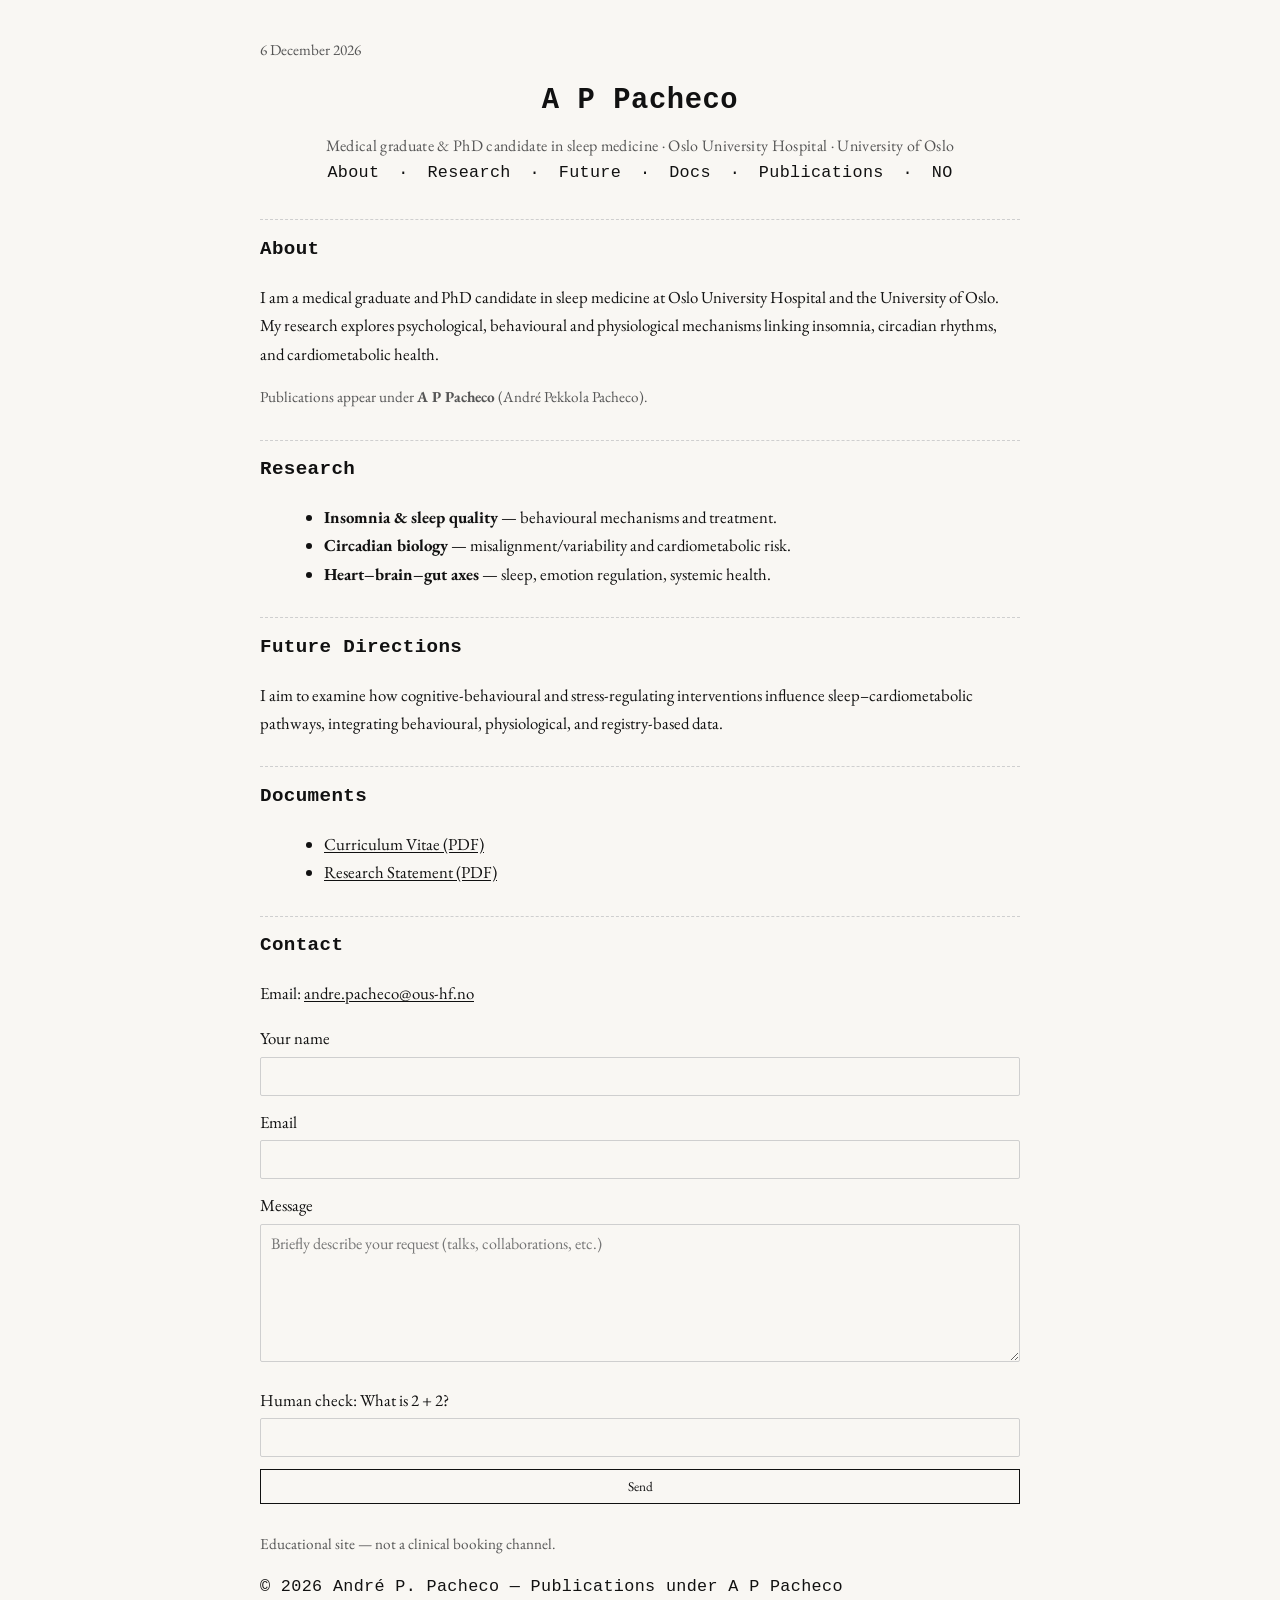
==== index.html @ 34097e87 "Add .gitignore and clean tracked files" ====
<!DOCTYPE html>
<html lang="en">
<head>
  <meta charset="utf-8">
  <title>A P Pacheco — Sleep Medicine</title>
  <meta name="viewport" content="width=device-width, initial-scale=1">
  <meta name="description" content="Medical graduate & PhD candidate in sleep medicine (OUS & UiO).">
  <link rel="stylesheet" href="styles.css">
</head>
<body>
  <!-- Dateline (auto) -->
  <div id="dateline"></div>

  <header>
    <h1>A P Pacheco</h1>
    <div class="subtitle">Medical graduate & PhD candidate in sleep medicine · Oslo University Hospital · University of Oslo</div>
    <nav>
      <a href="#about">About</a> ·
      <a href="#research">Research</a> ·
      <a href="#future">Future</a> ·
      <a href="#docs">Docs</a> ·
      <a href="publications.html">Publications</a> ·
      <a href="index-no.html" lang="no" hreflang="no">NO</a>
    </nav>
  </header>

  <main>
    <section id="about">
      <h2>About</h2>
      <p>I am a medical graduate and PhD candidate in sleep medicine at Oslo University Hospital and the University of Oslo.
      My research explores psychological, behavioural and physiological mechanisms linking insomnia, circadian rhythms, and cardiometabolic health.</p>
      <p class="small">Publications appear under <strong>A P Pacheco</strong> (André Pekkola Pacheco).</p>
    </section>

    <section id="research">
      <h2>Research</h2>
      <ul>
        <li><strong>Insomnia & sleep quality</strong> — behavioural mechanisms and treatment.</li>
        <li><strong>Circadian biology</strong> — misalignment/variability and cardiometabolic risk.</li>
        <li><strong>Heart–brain–gut axes</strong> — sleep, emotion regulation, systemic health.</li>
      </ul>
    </section>

    <section id="future">
      <h2>Future Directions</h2>
      <p>I aim to examine how cognitive-behavioural and stress-regulating interventions influence sleep–cardiometabolic pathways,
      integrating behavioural, physiological, and registry-based data.</p>
    </section>

    <section id="docs">
      <h2>Documents</h2>
      <ul>
        <li><a href="pdfs/CV_Pacheco.pdf" target="_blank">Curriculum Vitae (PDF)</a></li>
        <li><a href="pdfs/Research_Statement.pdf" target="_blank">Research Statement (PDF)</a></li>
      </ul>
    </section>

    <section id="contact">
      <h2>Contact</h2>
      <p>Email: <a href="mailto:andre.pacheco@ous-hf.no">&#097;ndre.pacheco&#64;ous-hf.no</a></p>
      <!-- Optional simple contact form (Formspree). Remove if you prefer email only.
      <form class="contact" action="https://formspree.io/f/YOUR-FORM-ID" method="POST" autocomplete="off" novalidate>
        <label>Your Name <input type="text" name="name" required></label>
        <label>Email <input type="email" name="email" required></label>
        <label>Message <textarea name="message" required></textarea></label>
        <div class="hp-wrap" aria-hidden="true">
          <label>Leave this field empty <input type="text" name="_gotcha" tabindex="-1" autocomplete="off"></label>
        </div>
        <label>Human check: What is 2 + 2?
          <input type="text" name="check" inputmode="numeric" pattern="4|04|four|Four" title="Please enter 4" required>
        </label>
        <input type="hidden" name="_subject" value="Website inquiry (appacheco.net)">
        <button type="submit">Send</button>
        <p class="small">Educational site — not a clinical booking channel.</p>
      </form>
      -->
    </section>
  </main>

 <!-- Contact form via Formspree -->
  <form class="contact"
        action="https://formspree.io/f/YOUR-FORM-ID"
        method="POST" autocomplete="off" novalidate>
    <input type="hidden" name="_subject" value="Website inquiry (appacheco.net)">
    <!-- After submit, redirect to a lightweight thank-you page -->
    <input type="hidden" name="_next" value="/contact-thanks.html">

    <label>Your name
      <input type="text" name="name" required>
    </label>

    <label>Email
      <input type="email" name="email" required>
    </label>

    <label>Message
      <textarea name="message" required
        placeholder="Briefly describe your request (talks, collaborations, etc.)"></textarea>
    </label>

    <!-- Honeypot: bots fill this; humans won’t -->
    <div class="hp-wrap" aria-hidden="true">
      <label>Leave this field empty
        <input type="text" name="_gotcha" tabindex="-1" autocomplete="off">
      </label>
    </div>

    <!-- Lightweight human check (no CAPTCHA) -->
    <label>Human check: What is 2 + 2?
      <input type="text" name="check" inputmode="numeric"
             pattern="4|04|four|Four" title="Please enter 4" required>
    </label>

    <button type="submit">Send</button>
    <p class="small">Educational site — not a clinical booking channel.</p>
  </form>
</section>

  <footer>
    © <span id="y"></span> André P. Pacheco — Publications under A P Pacheco
  </footer>

  <script>
    // English dateline
    document.getElementById('dateline').textContent =
      new Date().toLocaleDateString('en-GB',{year:'numeric',month:'long',day:'numeric'});
    // Footer year
    document.getElementById('y').textContent = new Date().getFullYear();
  </script>
</body>
</html>
---- styles.css ----
/* ===========================
   Hybrid "Tweed-Journal" Style
   Courier headings + Garamond body
   Warm paper + dark mode
   =========================== */

@import url('https://fonts.googleapis.com/css2?family=EB+Garamond&display=swap');

:root{
  /* Light theme (warm paper) */
  --paper:#f9f7f3;   /* warmer than ivory */
  --ink:#111;
  --muted:#555;
  --rule:#cfcfcf;
  --max:760px;

  /* Optional subtle paper grain (light only) */
  --paper-grain: radial-gradient(#ece9e2 0.55px, transparent 0.55px);
}

@media (prefers-color-scheme: dark){
  :root{
    --paper:#0f1011;  /* deep gray, easy on eyes */
    --ink:#ececec;
    --muted:#b7b7b7;
    --rule:#2c2d2f;
    --paper-grain:none; /* no grain in dark */
  }
}

/* Let the browser know we support both */
html { color-scheme: light dark; }

html,body{margin:0;padding:0}
body{
  font-family:'EB Garamond','Times New Roman',serif;
  background: var(--paper);
  /* faint paper grain in light mode only */
  background-image: var(--paper-grain);
  background-size: 22px 22px;
  color:var(--ink);
  max-width:var(--max);
  margin:0 auto;
  padding:2.4rem 1.7rem;
  line-height:1.7;
  font-size:1.05rem;
}

a{ color:inherit; text-decoration: underline; text-underline-offset: 2px; }
a:hover{ text-decoration-thickness: 2px; }

#dateline{
  font-size: .95rem;
  color: var(--muted);
  margin-bottom: .8rem;
}

/* Headings + header/nav use Courier for character */
h1,h2,h3,header,footer,nav a{
  font-family:"Courier New", Courier, monospace;
  letter-spacing: 0.02em;
}

header{ text-align:center; margin-bottom:2rem; }
h1{ font-size:1.8rem; margin:0 0 .35rem 0; }
.subtitle{
  margin-top:.3rem;
  font-family:'EB Garamond','Times New Roman',serif;
  color:var(--muted);
  font-size:1rem;
}

nav a{
  text-decoration:none;
  border-bottom:1px solid transparent;
  margin:0 .5em;
}
nav a:hover{ border-color: currentColor; }

section{
  margin-top:1.8rem;
  padding-top:.8rem;
  border-top:1px dashed var(--rule);
}
h2{ font-size:1.2rem; margin:0 0 .6rem 0; }
ul{ margin-left:1.5rem; }

.small{ color:var(--muted); font-size:.95rem; }

/* Simple “card” (if you want to use it later) */
.card{
  border:1px solid var(--rule);
  border-left:4px solid #0a9396;
  border-radius:6px;
  padding:1rem 1.1rem;
}

/* Contact form (optional) */
form.contact{
  display:grid; gap:.75rem; margin-top:.6rem;
}
label{ display:grid; gap:.25rem; }
input[type="text"], input[type="email"], textarea{
  font-family: inherit; font-size:1rem; color:inherit;
  background:transparent; border:1px solid var(--rule);
  padding:.5rem .6rem; border-radius:2px;
}
textarea{ min-height:120px; resize:vertical; }
button{
  font-family:inherit; background:transparent; color:inherit;
  border:1px solid currentColor; padding:.5rem .9rem; cursor:pointer;
}
button:hover{ background: #0000000a; }

/* Honeypot (anti-spam) */
.hp-wrap{ position:relative; height:0; overflow:hidden; }
.hp-wrap input{ position:absolute; left:-9999px; }

/* Print */
@media print{
  nav, footer { color:#000; }
  a{ text-decoration:none; }
}
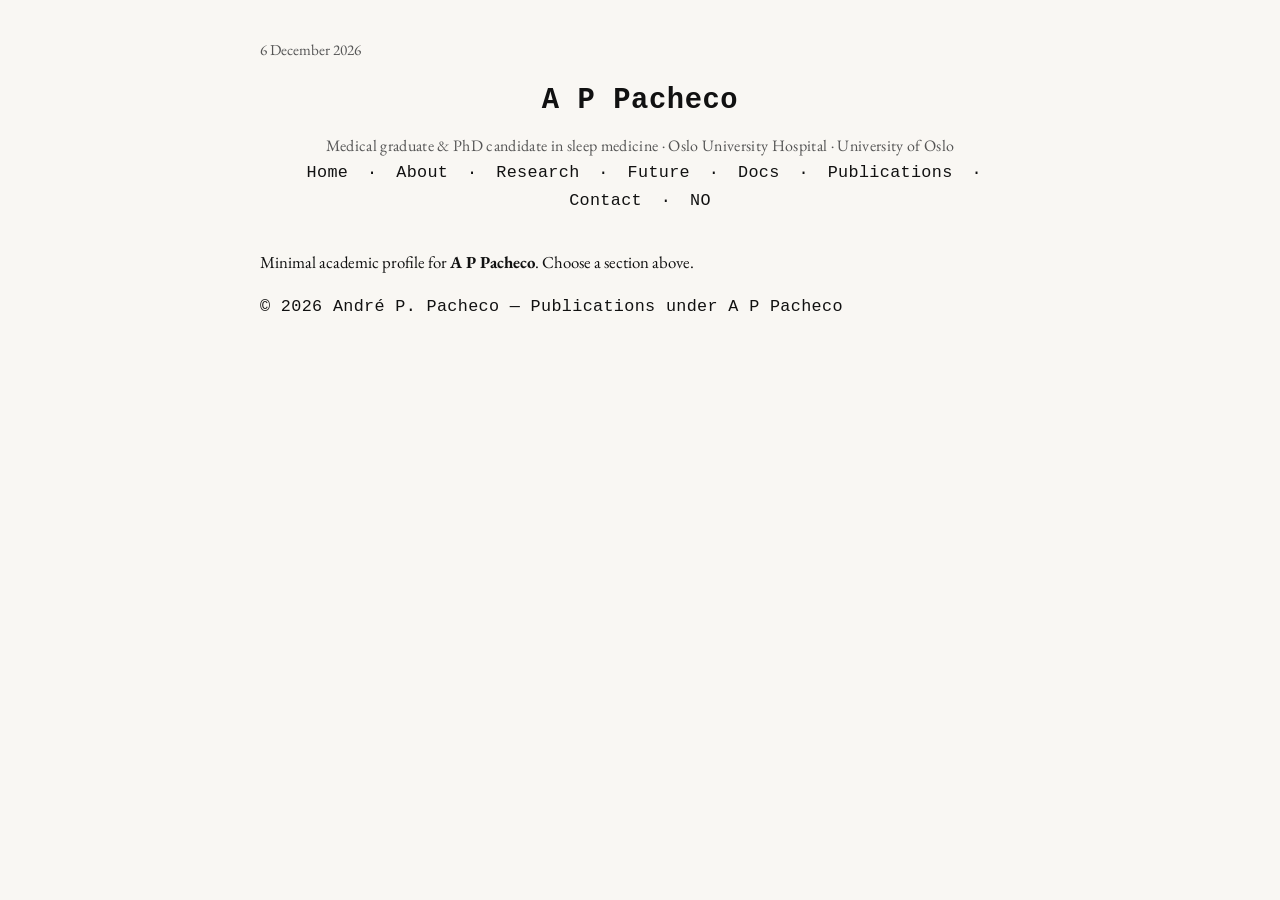
==== commit c6e42bbb: "Simplify publications and finalize bilingual minimal site" ====
--- a/index.html
+++ b/index.html
@@ -8,123 +8,31 @@
   <link rel="stylesheet" href="styles.css">
 </head>
 <body>
-  <!-- Dateline (auto) -->
   <div id="dateline"></div>
 
   <header>
     <h1>A P Pacheco</h1>
     <div class="subtitle">Medical graduate & PhD candidate in sleep medicine · Oslo University Hospital · University of Oslo</div>
     <nav>
-      <a href="#about">About</a> ·
-      <a href="#research">Research</a> ·
-      <a href="#future">Future</a> ·
-      <a href="#docs">Docs</a> ·
+      <a href="index.html">Home</a> ·
+      <a href="about.html">About</a> ·
+      <a href="research.html">Research</a> ·
+      <a href="future.html">Future</a> ·
+      <a href="docs.html">Docs</a> ·
       <a href="publications.html">Publications</a> ·
+      <a href="contact.html">Contact</a> ·
       <a href="index-no.html" lang="no" hreflang="no">NO</a>
     </nav>
   </header>
 
   <main>
-    <section id="about">
-      <h2>About</h2>
-      <p>I am a medical graduate and PhD candidate in sleep medicine at Oslo University Hospital and the University of Oslo.
-      My research explores psychological, behavioural and physiological mechanisms linking insomnia, circadian rhythms, and cardiometabolic health.</p>
-      <p class="small">Publications appear under <strong>A P Pacheco</strong> (André Pekkola Pacheco).</p>
-    </section>
-
-    <section id="research">
-      <h2>Research</h2>
-      <ul>
-        <li><strong>Insomnia & sleep quality</strong> — behavioural mechanisms and treatment.</li>
-        <li><strong>Circadian biology</strong> — misalignment/variability and cardiometabolic risk.</li>
-        <li><strong>Heart–brain–gut axes</strong> — sleep, emotion regulation, systemic health.</li>
-      </ul>
-    </section>
-
-    <section id="future">
-      <h2>Future Directions</h2>
-      <p>I aim to examine how cognitive-behavioural and stress-regulating interventions influence sleep–cardiometabolic pathways,
-      integrating behavioural, physiological, and registry-based data.</p>
-    </section>
-
-    <section id="docs">
-      <h2>Documents</h2>
-      <ul>
-        <li><a href="pdfs/CV_Pacheco.pdf" target="_blank">Curriculum Vitae (PDF)</a></li>
-        <li><a href="pdfs/Research_Statement.pdf" target="_blank">Research Statement (PDF)</a></li>
-      </ul>
-    </section>
-
-    <section id="contact">
-      <h2>Contact</h2>
-      <p>Email: <a href="mailto:andre.pacheco@ous-hf.no">&#097;ndre.pacheco&#64;ous-hf.no</a></p>
-      <!-- Optional simple contact form (Formspree). Remove if you prefer email only.
-      <form class="contact" action="https://formspree.io/f/YOUR-FORM-ID" method="POST" autocomplete="off" novalidate>
-        <label>Your Name <input type="text" name="name" required></label>
-        <label>Email <input type="email" name="email" required></label>
-        <label>Message <textarea name="message" required></textarea></label>
-        <div class="hp-wrap" aria-hidden="true">
-          <label>Leave this field empty <input type="text" name="_gotcha" tabindex="-1" autocomplete="off"></label>
-        </div>
-        <label>Human check: What is 2 + 2?
-          <input type="text" name="check" inputmode="numeric" pattern="4|04|four|Four" title="Please enter 4" required>
-        </label>
-        <input type="hidden" name="_subject" value="Website inquiry (appacheco.net)">
-        <button type="submit">Send</button>
-        <p class="small">Educational site — not a clinical booking channel.</p>
-      </form>
-      -->
-    </section>
+    <p>Minimal academic profile for <strong>A P Pacheco</strong>. Choose a section above.</p>
   </main>
 
- <!-- Contact form via Formspree -->
-  <form class="contact"
-        action="https://formspree.io/f/YOUR-FORM-ID"
-        method="POST" autocomplete="off" novalidate>
-    <input type="hidden" name="_subject" value="Website inquiry (appacheco.net)">
-    <!-- After submit, redirect to a lightweight thank-you page -->
-    <input type="hidden" name="_next" value="/contact-thanks.html">
-
-    <label>Your name
-      <input type="text" name="name" required>
-    </label>
-
-    <label>Email
-      <input type="email" name="email" required>
-    </label>
-
-    <label>Message
-      <textarea name="message" required
-        placeholder="Briefly describe your request (talks, collaborations, etc.)"></textarea>
-    </label>
-
-    <!-- Honeypot: bots fill this; humans won’t -->
-    <div class="hp-wrap" aria-hidden="true">
-      <label>Leave this field empty
-        <input type="text" name="_gotcha" tabindex="-1" autocomplete="off">
-      </label>
-    </div>
-
-    <!-- Lightweight human check (no CAPTCHA) -->
-    <label>Human check: What is 2 + 2?
-      <input type="text" name="check" inputmode="numeric"
-             pattern="4|04|four|Four" title="Please enter 4" required>
-    </label>
-
-    <button type="submit">Send</button>
-    <p class="small">Educational site — not a clinical booking channel.</p>
-  </form>
-</section>
-
-  <footer>
-    © <span id="y"></span> André P. Pacheco — Publications under A P Pacheco
-  </footer>
-
+  <footer>© <span id="y"></span> André P. Pacheco — Publications under A P Pacheco</footer>
   <script>
-    // English dateline
     document.getElementById('dateline').textContent =
       new Date().toLocaleDateString('en-GB',{year:'numeric',month:'long',day:'numeric'});
-    // Footer year
     document.getElementById('y').textContent = new Date().getFullYear();
   </script>
 </body>
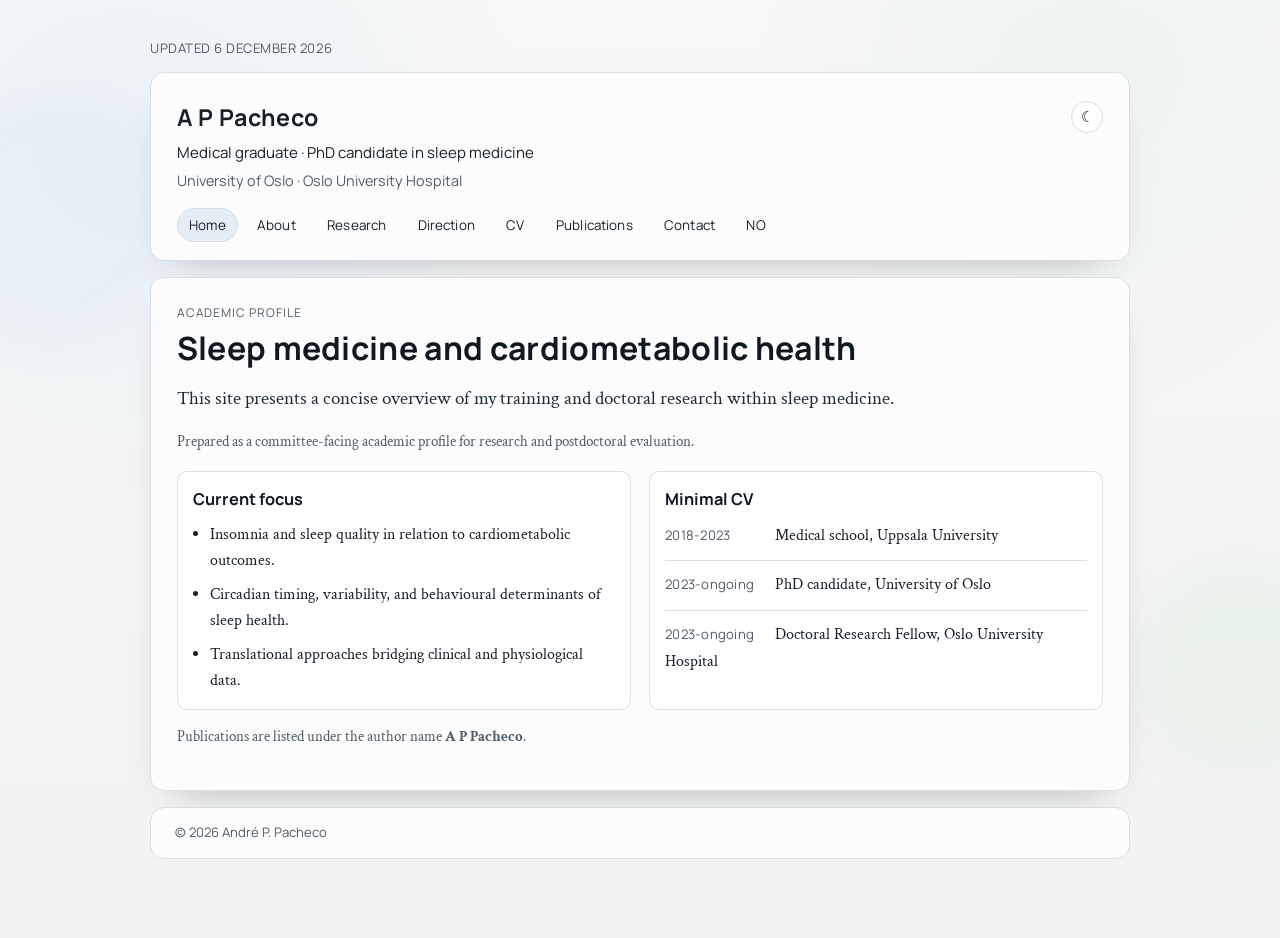
==== commit 5499f6aa: "Redesign academic site and add ORCID-driven outputs - Refresh EN/NO site with clean responsive schol" ====
--- a/index.html
+++ b/index.html
@@ -2,38 +2,74 @@
 <html lang="en">
 <head>
   <meta charset="utf-8">
-  <title>A P Pacheco — Sleep Medicine</title>
+  <title>A P Pacheco | Sleep Medicine Research</title>
   <meta name="viewport" content="width=device-width, initial-scale=1">
-  <meta name="description" content="Medical graduate & PhD candidate in sleep medicine (OUS & UiO).">
+  <meta name="description" content="Academic profile of A P Pacheco, medical graduate and PhD candidate in sleep medicine.">
   <link rel="stylesheet" href="styles.css">
 </head>
 <body>
-  <div id="dateline"></div>
+  <div class="bg-shape bg-shape-a" aria-hidden="true"></div>
+  <div class="bg-shape bg-shape-b" aria-hidden="true"></div>
 
-  <header>
-    <h1>A P Pacheco</h1>
-    <div class="subtitle">Medical graduate & PhD candidate in sleep medicine · Oslo University Hospital · University of Oslo</div>
-    <nav>
-      <a href="index.html">Home</a> ·
-      <a href="about.html">About</a> ·
-      <a href="research.html">Research</a> ·
-      <a href="future.html">Future</a> ·
-      <a href="docs.html">Docs</a> ·
-      <a href="publications.html">Publications</a> ·
-      <a href="contact.html">Contact</a> ·
-      <a href="index-no.html" lang="no" hreflang="no">NO</a>
-    </nav>
-  </header>
+  <div class="site">
+    <div class="dateline" id="dateline"></div>
 
-  <main>
-    <p>Minimal academic profile for <strong>A P Pacheco</strong>. Choose a section above.</p>
-  </main>
+    <header class="site-header">
+      <div class="header-top">
+        <a class="nameplate" href="index.html">A P Pacheco</a>
+        <button class="theme-toggle" type="button" aria-label="Toggle dark mode" title="Toggle dark mode">
+          <span class="theme-icon" aria-hidden="true">&#9789;</span>
+          <span class="sr-only">Toggle dark mode</span>
+        </button>
+      </div>
+      <p class="roleline">Medical graduate · PhD candidate in sleep medicine</p>
+      <p class="affiliation">University of Oslo · Oslo University Hospital</p>
+      <nav class="site-nav" aria-label="Primary">
+        <a href="index.html" aria-current="page">Home</a>
+        <a href="about.html">About</a>
+        <a href="research.html">Research</a>
+        <a href="future.html">Direction</a>
+        <a href="docs.html">CV</a>
+        <a href="publications.html">Publications</a>
+        <a href="contact.html">Contact</a>
+        <a href="index-no.html" lang="no" hreflang="no">NO</a>
+      </nav>
+    </header>
 
-  <footer>© <span id="y"></span> André P. Pacheco — Publications under A P Pacheco</footer>
-  <script>
-    document.getElementById('dateline').textContent =
-      new Date().toLocaleDateString('en-GB',{year:'numeric',month:'long',day:'numeric'});
-    document.getElementById('y').textContent = new Date().getFullYear();
-  </script>
+    <main>
+      <section class="panel">
+        <p class="eyebrow">Academic Profile</p>
+        <h1>Sleep medicine and cardiometabolic health</h1>
+        <p class="lead">This site presents a concise overview of my training and doctoral research within sleep medicine.</p>
+        <p class="small">Prepared as a committee-facing academic profile for research and postdoctoral evaluation.</p>
+
+        <div class="grid-two">
+          <section>
+            <h2>Current focus</h2>
+            <ul>
+              <li>Insomnia and sleep quality in relation to cardiometabolic outcomes.</li>
+              <li>Circadian timing, variability, and behavioural determinants of sleep health.</li>
+              <li>Translational approaches bridging clinical and physiological data.</li>
+            </ul>
+          </section>
+
+          <section>
+            <h2>Minimal CV</h2>
+            <ul class="timeline">
+              <li><span class="tl-years">2018-2023</span>Medical school, Uppsala University</li>
+              <li><span class="tl-years">2023-ongoing</span>PhD candidate, University of Oslo</li>
+              <li><span class="tl-years">2023-ongoing</span>Doctoral Research Fellow, Oslo University Hospital</li>
+            </ul>
+          </section>
+        </div>
+
+        <p class="small">Publications are listed under the author name <strong>A P Pacheco</strong>.</p>
+      </section>
+    </main>
+
+    <footer class="site-footer">© <span id="y"></span> André P. Pacheco</footer>
+  </div>
+
+  <script src="site.js"></script>
 </body>
-</html>+</html>
--- a/styles.css
+++ b/styles.css
@@ -1,123 +1,480 @@
-/* ===========================
-   Hybrid "Tweed-Journal" Style
-   Courier headings + Garamond body
-   Warm paper + dark mode
-   =========================== */
-
-@import url('https://fonts.googleapis.com/css2?family=EB+Garamond&display=swap');
-
-:root{
-  /* Light theme (warm paper) */
-  --paper:#f9f7f3;   /* warmer than ivory */
-  --ink:#111;
-  --muted:#555;
-  --rule:#cfcfcf;
-  --max:760px;
-
-  /* Optional subtle paper grain (light only) */
-  --paper-grain: radial-gradient(#ece9e2 0.55px, transparent 0.55px);
-}
-
-@media (prefers-color-scheme: dark){
-  :root{
-    --paper:#0f1011;  /* deep gray, easy on eyes */
-    --ink:#ececec;
-    --muted:#b7b7b7;
-    --rule:#2c2d2f;
-    --paper-grain:none; /* no grain in dark */
-  }
-}
-
-/* Let the browser know we support both */
-html { color-scheme: light dark; }
-
-html,body{margin:0;padding:0}
-body{
-  font-family:'EB Garamond','Times New Roman',serif;
-  background: var(--paper);
-  /* faint paper grain in light mode only */
-  background-image: var(--paper-grain);
-  background-size: 22px 22px;
-  color:var(--ink);
-  max-width:var(--max);
-  margin:0 auto;
-  padding:2.4rem 1.7rem;
-  line-height:1.7;
-  font-size:1.05rem;
-}
-
-a{ color:inherit; text-decoration: underline; text-underline-offset: 2px; }
-a:hover{ text-decoration-thickness: 2px; }
-
-#dateline{
-  font-size: .95rem;
-  color: var(--muted);
-  margin-bottom: .8rem;
-}
-
-/* Headings + header/nav use Courier for character */
-h1,h2,h3,header,footer,nav a{
-  font-family:"Courier New", Courier, monospace;
+@import url('https://fonts.googleapis.com/css2?family=Crimson+Text:wght@400;600;700&family=Manrope:wght@500;600;700&display=swap');
+
+:root {
+  --surface: #fbfcfb;
+  --surface-soft: #ffffff;
+  --ink: #17202a;
+  --muted: #4f5b67;
+  --line: #d8dee4;
+  --accent: #1f4a7b;
+  --accent-soft: #e4ecf6;
+  --heading: #101822;
+  --lead: #1f2a36;
+  --notice-bg: #f4f7fb;
+  --notice-line: #c7d8ea;
+  --bg-spot-a: #ecf2f8;
+  --bg-spot-b: #edf4ef;
+  --bg-top: #f7f8f7;
+  --bg-bottom: #f1f2f1;
+  --shape-a: #dde8f5;
+  --shape-b: #dcefe1;
+  --shadow: 0 18px 40px -28px rgba(22, 30, 43, 0.45);
+  --nav-hover-bg: #f5f8fb;
+  --max: 980px;
+  --radius: 14px;
+}
+
+:root[data-theme='dark'] {
+  --surface: #121920;
+  --surface-soft: #18212a;
+  --ink: #e7edf4;
+  --muted: #a9b6c3;
+  --line: #2b3946;
+  --accent: #9cc7ff;
+  --accent-soft: #233448;
+  --heading: #edf3fa;
+  --lead: #d3deea;
+  --notice-bg: #1a2632;
+  --notice-line: #33506d;
+  --bg-spot-a: #1a2430;
+  --bg-spot-b: #1b2a23;
+  --bg-top: #0c1117;
+  --bg-bottom: #0a0f14;
+  --shape-a: #27415d;
+  --shape-b: #2a4b36;
+  --shadow: 0 20px 45px -30px rgba(0, 0, 0, 0.9);
+  --nav-hover-bg: #1b2a3a;
+}
+
+@media (prefers-color-scheme: dark) {
+  :root:not([data-theme='light']) {
+    --surface: #121920;
+    --surface-soft: #18212a;
+    --ink: #e7edf4;
+    --muted: #a9b6c3;
+    --line: #2b3946;
+    --accent: #9cc7ff;
+    --accent-soft: #233448;
+    --heading: #edf3fa;
+    --lead: #d3deea;
+    --notice-bg: #1a2632;
+    --notice-line: #33506d;
+    --bg-spot-a: #1a2430;
+    --bg-spot-b: #1b2a23;
+    --bg-top: #0c1117;
+    --bg-bottom: #0a0f14;
+    --shape-a: #27415d;
+    --shape-b: #2a4b36;
+    --shadow: 0 20px 45px -30px rgba(0, 0, 0, 0.9);
+    --nav-hover-bg: #1b2a3a;
+  }
+}
+
+* {
+  box-sizing: border-box;
+}
+
+html {
+  color-scheme: light dark;
+}
+
+html,
+body {
+  margin: 0;
+  padding: 0;
+}
+
+body {
+  min-height: 100vh;
+  background:
+    radial-gradient(circle at 10% 15%, var(--bg-spot-a) 0, transparent 28%),
+    radial-gradient(circle at 85% 8%, var(--bg-spot-b) 0, transparent 24%),
+    linear-gradient(180deg, var(--bg-top) 0%, var(--bg-bottom) 100%);
+  color: var(--ink);
+  font-family: 'Crimson Text', Georgia, serif;
+  line-height: 1.65;
+  transition: background-color 180ms ease, color 180ms ease;
+}
+
+a {
+  color: var(--accent);
+  text-underline-offset: 2px;
+}
+
+a:hover {
+  text-decoration-thickness: 2px;
+}
+
+.bg-shape {
+  position: fixed;
+  pointer-events: none;
+  z-index: -1;
+  border-radius: 999px;
+  filter: blur(18px);
+  opacity: 0.36;
+}
+
+.bg-shape-a {
+  width: 260px;
+  height: 260px;
+  top: 10vh;
+  left: -80px;
+  background: var(--shape-a);
+}
+
+.bg-shape-b {
+  width: 200px;
+  height: 200px;
+  right: -60px;
+  bottom: 15vh;
+  background: var(--shape-b);
+}
+
+.site {
+  width: min(100% - 2rem, var(--max));
+  margin: 2rem auto;
+}
+
+.dateline {
+  font-family: 'Manrope', 'Segoe UI', sans-serif;
+  font-size: 0.82rem;
+  letter-spacing: 0.04em;
+  text-transform: uppercase;
+  color: var(--muted);
+  margin-bottom: 0.75rem;
+}
+
+.site-header,
+.panel,
+.site-footer {
+  background: var(--surface);
+  border: 1px solid var(--line);
+  border-radius: var(--radius);
+  box-shadow: var(--shadow);
+}
+
+.site-header {
+  padding: 1.35rem 1.3rem 1rem;
+}
+
+.header-top {
+  display: flex;
+  align-items: center;
+  justify-content: space-between;
+  gap: 0.9rem;
+}
+
+.nameplate {
+  display: inline-block;
+  font-family: 'Manrope', 'Segoe UI', sans-serif;
+  font-size: 1.45rem;
+  font-weight: 700;
+  color: var(--ink);
+  text-decoration: none;
+  letter-spacing: 0.015em;
+}
+
+.theme-toggle {
+  width: 2rem;
+  height: 2rem;
+  border: 1px solid var(--line);
+  border-radius: 999px;
+  background: var(--surface-soft);
+  color: var(--ink);
+  display: inline-flex;
+  align-items: center;
+  justify-content: center;
+  cursor: pointer;
+  padding: 0;
+  transition: border-color 120ms ease, background-color 120ms ease;
+}
+
+.theme-toggle:hover {
+  border-color: var(--accent);
+  background: var(--accent-soft);
+}
+
+.theme-toggle:focus-visible {
+  outline: 2px solid var(--accent);
+  outline-offset: 2px;
+}
+
+.theme-icon {
+  font-size: 0.95rem;
+  line-height: 1;
+}
+
+.sr-only {
+  position: absolute;
+  width: 1px;
+  height: 1px;
+  padding: 0;
+  margin: -1px;
+  overflow: hidden;
+  clip: rect(0, 0, 0, 0);
+  white-space: nowrap;
+  border: 0;
+}
+
+.roleline {
+  margin: 0.3rem 0 0;
+  font-family: 'Manrope', 'Segoe UI', sans-serif;
+  font-size: 0.94rem;
+  color: var(--ink);
+}
+
+.affiliation {
+  margin: 0.2rem 0 0.95rem;
+  font-family: 'Manrope', 'Segoe UI', sans-serif;
+  font-size: 0.9rem;
+  color: var(--muted);
+}
+
+.site-nav {
+  display: flex;
+  flex-wrap: wrap;
+  gap: 0.4rem;
+}
+
+.site-nav a {
+  display: inline-block;
+  font-family: 'Manrope', 'Segoe UI', sans-serif;
+  font-size: 0.84rem;
+  letter-spacing: 0.01em;
+  text-decoration: none;
+  color: var(--ink);
+  border: 1px solid transparent;
+  border-radius: 999px;
+  padding: 0.32rem 0.72rem;
+  transition: border-color 120ms ease, background-color 120ms ease;
+}
+
+.site-nav a:hover {
+  border-color: var(--line);
+  background: var(--nav-hover-bg);
+}
+
+.site-nav a[aria-current='page'] {
+  border-color: var(--line);
+  background: var(--accent-soft);
+}
+
+main {
+  margin-top: 1rem;
+}
+
+.panel {
+  padding: 1.4rem 1.25rem;
+}
+
+.panel + .panel {
+  margin-top: 0.95rem;
+}
+
+.eyebrow {
+  margin: 0;
+  font-family: 'Manrope', 'Segoe UI', sans-serif;
+  font-size: 0.75rem;
+  letter-spacing: 0.08em;
+  text-transform: uppercase;
+  color: var(--muted);
+}
+
+h1,
+h2,
+h3 {
+  color: var(--heading);
+  margin-top: 0;
+}
+
+h1 {
+  font-family: 'Manrope', 'Segoe UI', sans-serif;
+  font-size: clamp(1.45rem, 2.8vw, 2rem);
+  margin-bottom: 0.55rem;
+  letter-spacing: 0.01em;
+}
+
+h2 {
+  font-family: 'Manrope', 'Segoe UI', sans-serif;
+  font-size: 1.02rem;
+  margin-bottom: 0.45rem;
+}
+
+.lead {
+  margin: 0.45rem 0 0;
+  font-size: clamp(1.03rem, 2.1vw, 1.17rem);
+  color: var(--lead);
+}
+
+.grid-two {
+  display: grid;
+  grid-template-columns: 1fr;
+  gap: 1rem;
+  margin-top: 1rem;
+}
+
+.grid-two > section {
+  border: 1px solid var(--line);
+  border-radius: 10px;
+  padding: 0.9rem 0.95rem;
+  background: var(--surface-soft);
+}
+
+ul {
+  margin: 0.55rem 0 0;
+  padding-left: 1.1rem;
+}
+
+li + li {
+  margin-top: 0.45rem;
+}
+
+.timeline {
+  list-style: none;
+  padding: 0;
+  margin: 0.6rem 0 0;
+}
+
+.timeline li {
+  margin: 0;
+  padding: 0.7rem 0;
+  border-top: 1px solid var(--line);
+}
+
+.timeline li:first-child {
+  border-top: 0;
+  padding-top: 0;
+}
+
+.tl-years {
+  display: inline-block;
+  min-width: 110px;
+  font-family: 'Manrope', 'Segoe UI', sans-serif;
+  font-size: 0.82rem;
   letter-spacing: 0.02em;
-}
-
-header{ text-align:center; margin-bottom:2rem; }
-h1{ font-size:1.8rem; margin:0 0 .35rem 0; }
-.subtitle{
-  margin-top:.3rem;
-  font-family:'EB Garamond','Times New Roman',serif;
-  color:var(--muted);
-  font-size:1rem;
-}
-
-nav a{
-  text-decoration:none;
-  border-bottom:1px solid transparent;
-  margin:0 .5em;
-}
-nav a:hover{ border-color: currentColor; }
-
-section{
-  margin-top:1.8rem;
-  padding-top:.8rem;
-  border-top:1px dashed var(--rule);
-}
-h2{ font-size:1.2rem; margin:0 0 .6rem 0; }
-ul{ margin-left:1.5rem; }
-
-.small{ color:var(--muted); font-size:.95rem; }
-
-/* Simple “card” (if you want to use it later) */
-.card{
-  border:1px solid var(--rule);
-  border-left:4px solid #0a9396;
-  border-radius:6px;
-  padding:1rem 1.1rem;
-}
-
-/* Contact form (optional) */
-form.contact{
-  display:grid; gap:.75rem; margin-top:.6rem;
-}
-label{ display:grid; gap:.25rem; }
-input[type="text"], input[type="email"], textarea{
-  font-family: inherit; font-size:1rem; color:inherit;
-  background:transparent; border:1px solid var(--rule);
-  padding:.5rem .6rem; border-radius:2px;
-}
-textarea{ min-height:120px; resize:vertical; }
-button{
-  font-family:inherit; background:transparent; color:inherit;
-  border:1px solid currentColor; padding:.5rem .9rem; cursor:pointer;
-}
-button:hover{ background: #0000000a; }
-
-/* Honeypot (anti-spam) */
-.hp-wrap{ position:relative; height:0; overflow:hidden; }
-.hp-wrap input{ position:absolute; left:-9999px; }
-
-/* Print */
-@media print{
-  nav, footer { color:#000; }
-  a{ text-decoration:none; }
-}+  color: var(--muted);
+}
+
+.small {
+  color: var(--muted);
+  font-size: 0.94rem;
+}
+
+.notice {
+  margin-top: 1rem;
+  border-left: 3px solid var(--notice-line);
+  padding: 0.55rem 0.75rem;
+  background: var(--notice-bg);
+  border-radius: 0 8px 8px 0;
+}
+
+.contact-list {
+  list-style: none;
+  padding: 0;
+  margin: 0.25rem 0 0;
+}
+
+.contact-list li + li {
+  margin-top: 0.35rem;
+}
+
+.pub-status {
+  margin: 0.8rem 0 0;
+  color: var(--muted);
+  font-size: 0.95rem;
+}
+
+.pub-list {
+  list-style: none;
+  padding: 0;
+  margin: 0.9rem 0 0;
+}
+
+.pub-item {
+  margin: 0;
+  padding: 0.85rem 0;
+  border-top: 1px solid var(--line);
+}
+
+.pub-item:first-child {
+  border-top: 0;
+  padding-top: 0;
+}
+
+.pub-title {
+  margin: 0;
+  font-size: 1.02rem;
+  line-height: 1.5;
+}
+
+.pub-meta {
+  margin: 0.25rem 0 0;
+  color: var(--muted);
+  font-size: 0.92rem;
+}
+
+.pub-authors {
+  margin: 0.3rem 0 0;
+  font-size: 0.95rem;
+}
+
+.pub-actions {
+  margin-top: 0.28rem;
+}
+
+.pub-actions a {
+  font-size: 0.9rem;
+}
+
+.site-footer {
+  margin-top: 1rem;
+  padding: 0.8rem 1.1rem;
+  font-family: 'Manrope', 'Segoe UI', sans-serif;
+  font-size: 0.82rem;
+  color: var(--muted);
+}
+
+@media (min-width: 740px) {
+  .site {
+    margin-top: 2.4rem;
+    margin-bottom: 2.6rem;
+  }
+
+  .site-header {
+    padding: 1.55rem 1.6rem 1.1rem;
+  }
+
+  .panel {
+    padding: 1.55rem 1.6rem;
+  }
+
+  .site-footer {
+    padding: 0.9rem 1.5rem;
+  }
+
+  .grid-two {
+    grid-template-columns: 1fr 1fr;
+    gap: 1.1rem;
+  }
+}
+
+@media (max-width: 460px) {
+  .site {
+    width: min(100% - 1rem, var(--max));
+    margin-top: 1.05rem;
+  }
+
+  .nameplate {
+    font-size: 1.25rem;
+  }
+
+  .site-nav a {
+    font-size: 0.8rem;
+    padding: 0.3rem 0.63rem;
+  }
+
+  .panel,
+  .site-header {
+    border-radius: 12px;
+  }
+}
